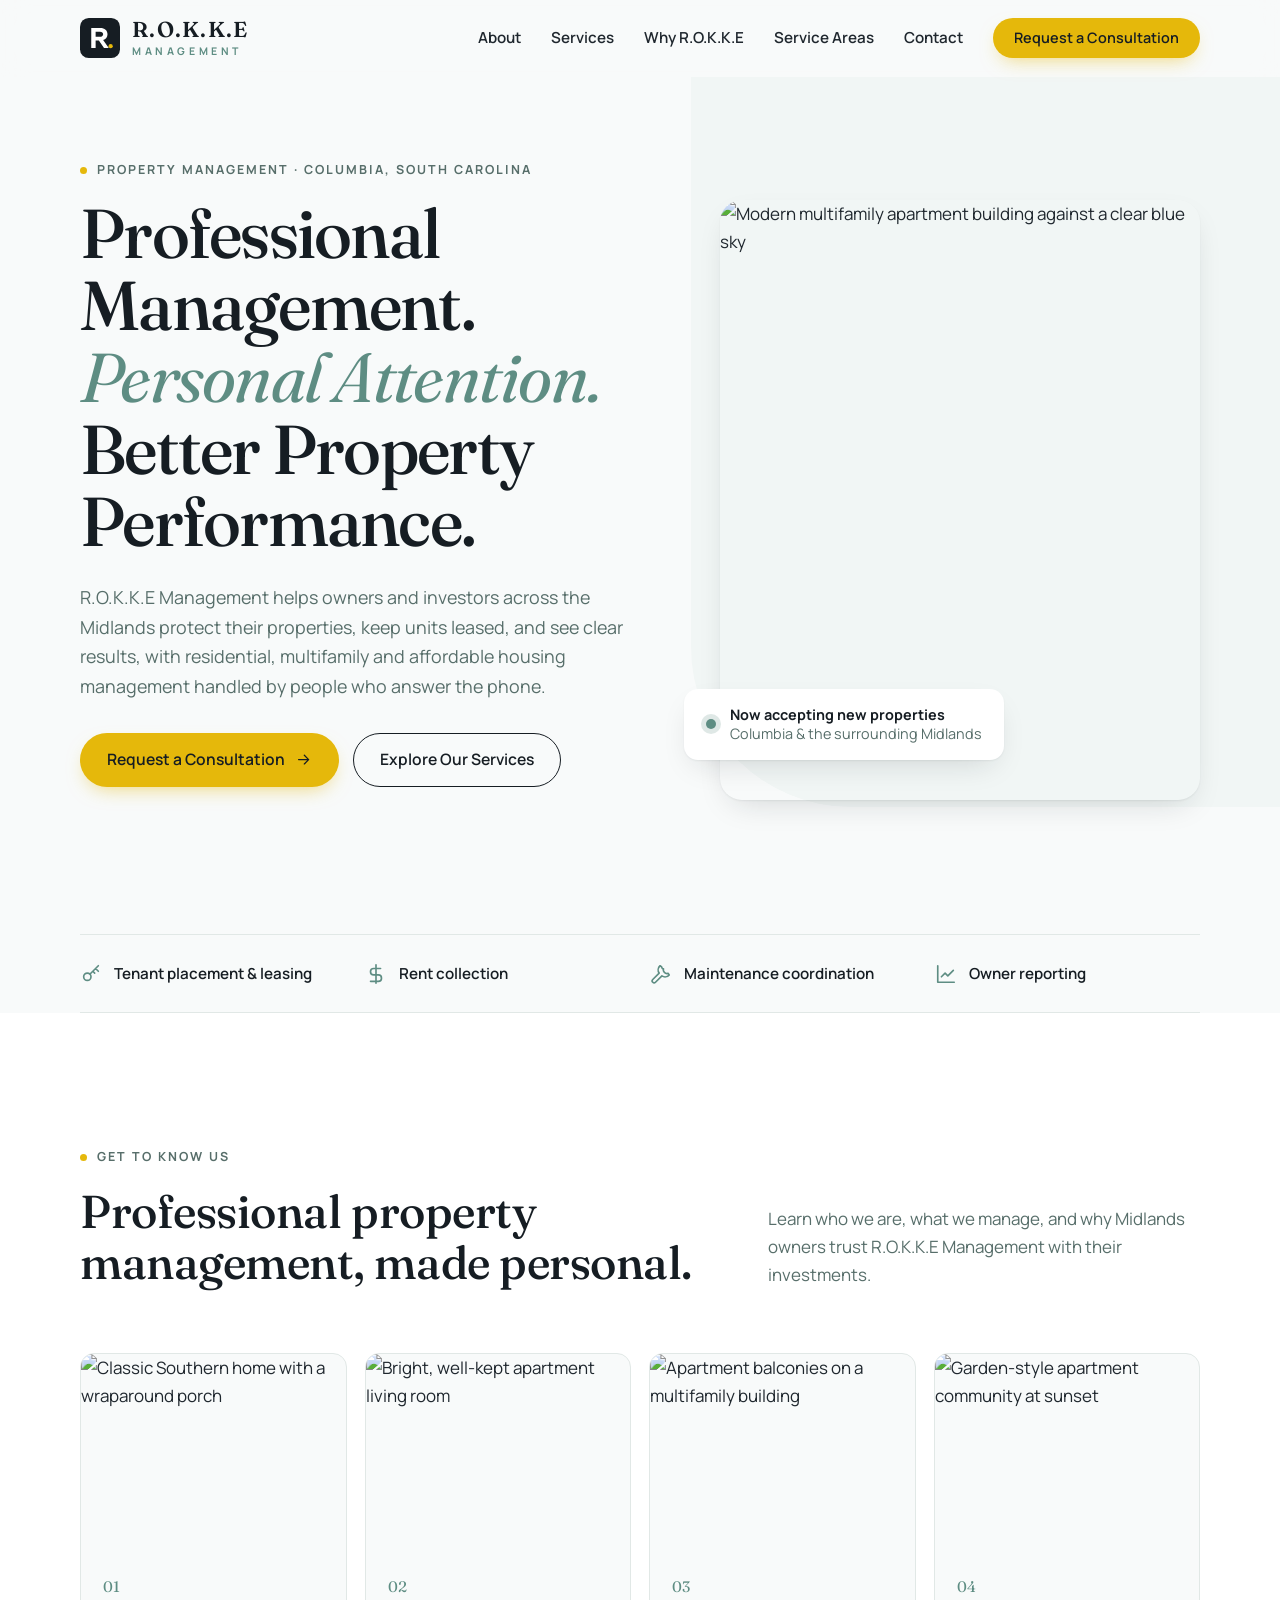
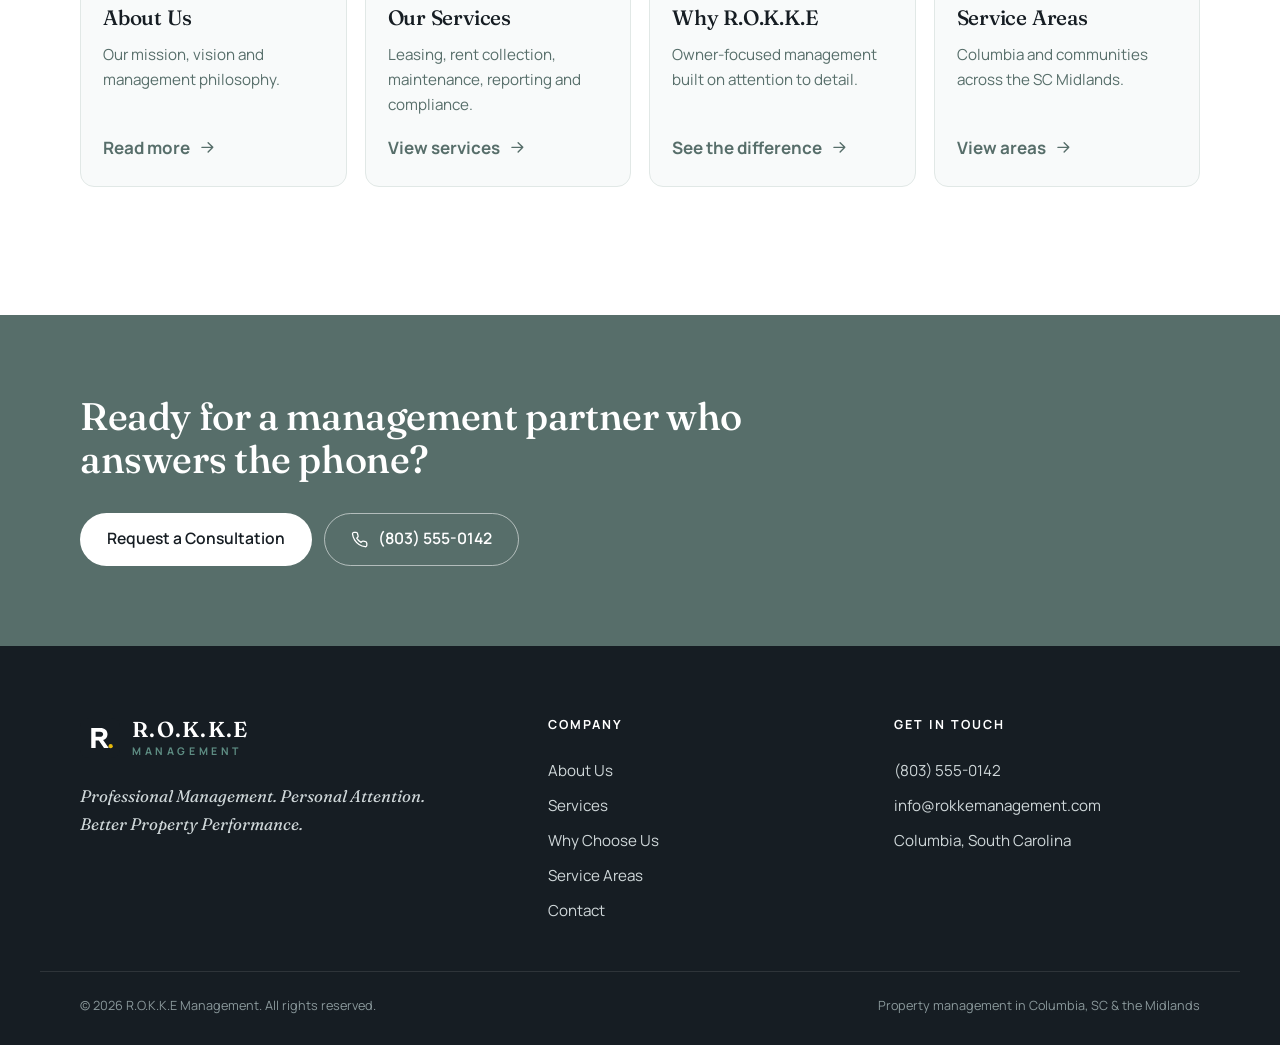
==== index.html @ ea4ce312 "first commit" ====
<!doctype html>
<html lang="en">
<head>
  <meta charset="utf-8">
  <meta name="viewport" content="width=device-width, initial-scale=1">

  <!-- ===== SEO ===== -->
  <title>R.O.K.K.E Management | Property Management in Columbia, SC &amp; the Midlands</title>
  <meta name="description" content="R.O.K.K.E Management provides residential, multifamily and affordable housing property management in Columbia, SC and the Midlands. Request a free consultation.">
  <link rel="canonical" href="https://www.rokkemanagement.com/">
  <meta name="robots" content="index, follow">
  <meta name="theme-color" content="#161d23">
  <meta name="geo.region" content="US-SC">
  <meta name="geo.placename" content="Columbia, South Carolina">

  <meta property="og:type" content="website">
  <meta property="og:site_name" content="R.O.K.K.E Management">
  <meta property="og:title" content="R.O.K.K.E Management | Property Management in Columbia, SC">
  <meta property="og:description" content="R.O.K.K.E Management provides residential, multifamily and affordable housing property management in Columbia, SC and the Midlands. Request a free consultation.">
  <meta property="og:url" content="https://www.rokkemanagement.com/">
  <meta property="og:image" content="https://images.unsplash.com/photo-1574362848149-11496d93a7c7?w=1200&h=630&fit=crop&q=80">
  <meta name="twitter:card" content="summary_large_image">

  <link rel="icon" href="assets/logo-mark.svg" type="image/svg+xml">
  <!-- Fonts -->
  <link rel="preconnect" href="https://fonts.googleapis.com">
  <link rel="preconnect" href="https://fonts.gstatic.com" crossorigin>
  <link rel="preconnect" href="https://images.unsplash.com">
  <link href="https://fonts.googleapis.com/css2?family=Fraunces:opsz,wght@9..144,400;9..144,500;9..144,600&family=Manrope:wght@400;500;600;700&display=swap" rel="stylesheet">

  <link rel="stylesheet" href="css/styles.css">
  <script>document.documentElement.classList.add("js");</script>


  <!-- ===== Google Analytics 4 =====
       Replace G-XXXXXXXXXX with your Measurement ID. Nothing loads until you do. -->
  <script>
    window.ROKKE_GA_ID = "G-XXXXXXXXXX";
    (function (id) {
      if (!id || id.indexOf("XXXX") !== -1) return;
      var s = document.createElement("script");
      s.async = true;
      s.src = "https://www.googletagmanager.com/gtag/js?id=" + id;
      document.head.appendChild(s);
      window.dataLayer = window.dataLayer || [];
      window.gtag = function () { dataLayer.push(arguments); };
      gtag("js", new Date());
      gtag("config", id);
    })(window.ROKKE_GA_ID);
  </script>
</head>
<body>
  <a class="skip-link" href="#main">Skip to content</a>

  <!-- Local business structured data (helps Google show the business in local results) -->
  <script type="application/ld+json">
  {
    "@context": "https://schema.org",
    "@type": "LocalBusiness",
    "@id": "https://www.rokkemanagement.com/#business",
    "name": "R.O.K.K.E Management",
    "description": "Residential, multifamily and affordable housing property management serving Columbia, South Carolina and the surrounding Midlands.",
    "url": "https://www.rokkemanagement.com/",
    "logo": "https://www.rokkemanagement.com/assets/logo-mark.svg",
    "image": "https://images.unsplash.com/photo-1574362848149-11496d93a7c7?w=1200&q=80",
    "telephone": "+1-803-555-0142",
    "email": "info@rokkemanagement.com",
    "slogan": "Professional Management. Personal Attention. Better Property Performance.",
    "address": {
      "@type": "PostalAddress",
      "addressLocality": "Columbia",
      "addressRegion": "SC",
      "addressCountry": "US"
    },
    "areaServed": [
      {"@type": "City", "name": "Columbia, SC"},
      {"@type": "City", "name": "Lexington, SC"},
      {"@type": "City", "name": "Irmo, SC"},
      {"@type": "City", "name": "West Columbia, SC"},
      {"@type": "City", "name": "Cayce, SC"},
      {"@type": "City", "name": "Forest Acres, SC"},
      {"@type": "City", "name": "Blythewood, SC"},
      {"@type": "City", "name": "Chapin, SC"},
      {"@type": "City", "name": "Elgin, SC"},
      {"@type": "City", "name": "Camden, SC"}
    ],
    "knowsAbout": ["Residential property management", "Multifamily property management", "Affordable housing compliance", "Tenant placement", "Lease administration"],
    "sameAs": []
  }
  </script>
</head>
<body>
  <a class="skip-link" href="#main">Skip to content</a>

  <!-- Icon sprite -->
  <svg width="0" height="0" style="position:absolute" aria-hidden="true">
    <defs>
      <symbol id="i-building" viewBox="0 0 24 24"><path d="M4 21V5l8-2v18M12 7l8 3v11M2 21h20M7 8h2M7 12h2M7 16h2M15 13h2M15 17h2"/></symbol>
      <symbol id="i-key" viewBox="0 0 24 24"><circle cx="8" cy="15" r="4"/><path d="m11 12 9-9M17 6l3 3M14 9l2 2"/></symbol>
      <symbol id="i-dollar" viewBox="0 0 24 24"><path d="M12 2v20M17 6H9.5a3.5 3.5 0 0 0 0 7h5a3.5 3.5 0 0 1 0 7H6"/></symbol>
      <symbol id="i-doc" viewBox="0 0 24 24"><path d="M14 2H6a2 2 0 0 0-2 2v16a2 2 0 0 0 2 2h12a2 2 0 0 0 2-2V8z"/><path d="M14 2v6h6M8 13h8M8 17h5"/></symbol>
      <symbol id="i-search" viewBox="0 0 24 24"><circle cx="11" cy="11" r="7"/><path d="m21 21-4.3-4.3"/></symbol>
      <symbol id="i-wrench" viewBox="0 0 24 24"><path d="M14.7 6.3a4 4 0 0 0 5 5L21 13a6 6 0 0 1-8 1L6 21a2 2 0 0 1-3-3l7-7a6 6 0 0 1 1-8l1.7 1.3a4 4 0 0 0 1 2Z"/></symbol>
      <symbol id="i-users" viewBox="0 0 24 24"><circle cx="9" cy="8" r="4"/><path d="M2 21a7 7 0 0 1 14 0M16 4a4 4 0 0 1 0 8M22 21a7 7 0 0 0-4-6.3"/></symbol>
      <symbol id="i-chart" viewBox="0 0 24 24"><path d="M3 3v18h18M7 15l4-4 3 3 6-6"/></symbol>
      <symbol id="i-shield" viewBox="0 0 24 24"><path d="M12 22s8-4 8-10V5l-8-3-8 3v7c0 6 8 10 8 10Z"/><path d="m9 12 2 2 4-4"/></symbol>
      <symbol id="i-phone" viewBox="0 0 24 24"><path d="M22 16.9v3a2 2 0 0 1-2.2 2 19.8 19.8 0 0 1-8.6-3.1 19.5 19.5 0 0 1-6-6A19.8 19.8 0 0 1 2.1 4.2 2 2 0 0 1 4.1 2h3a2 2 0 0 1 2 1.7c.1 1 .4 1.9.7 2.8a2 2 0 0 1-.5 2.1L8 9.9a16 16 0 0 0 6 6l1.3-1.3a2 2 0 0 1 2.1-.4c.9.3 1.8.6 2.8.7a2 2 0 0 1 1.7 2Z"/></symbol>
      <symbol id="i-mail" viewBox="0 0 24 24"><rect x="2" y="4" width="20" height="16" rx="2"/><path d="m22 6-10 7L2 6"/></symbol>
      <symbol id="i-pin" viewBox="0 0 24 24"><path d="M20 10c0 6-8 12-8 12s-8-6-8-12a8 8 0 0 1 16 0Z"/><circle cx="12" cy="10" r="3"/></symbol>
      <symbol id="i-arrow" viewBox="0 0 24 24"><path d="M5 12h14M13 6l6 6-6 6"/></symbol>
      <symbol id="i-check" viewBox="0 0 24 24"><path d="M20 6 9 17l-5-5"/></symbol>
      <symbol id="i-fb" viewBox="0 0 24 24"><path d="M18 2h-3a5 5 0 0 0-5 5v3H7v4h3v8h4v-8h3l1-4h-4V7a1 1 0 0 1 1-1h3z"/></symbol>
      <symbol id="i-ig" viewBox="0 0 24 24"><rect x="2" y="2" width="20" height="20" rx="5"/><circle cx="12" cy="12" r="4"/><path d="M17.5 6.5h.01"/></symbol>
      <symbol id="i-in" viewBox="0 0 24 24"><path d="M16 8a6 6 0 0 1 6 6v7h-4v-7a2 2 0 0 0-4 0v7h-4v-7a6 6 0 0 1 6-6zM2 9h4v12H2z"/><circle cx="4" cy="4" r="2"/></symbol>
    </defs>
  </svg>

  <!-- ===== Header ===== -->
  <header class="site-header" id="top">
    <div class="container header-inner">
      <a href="index.html" class="brand" aria-label="R.O.K.K.E Management home">
        <img src="assets/logo-mark.svg" alt="" width="40" height="40">
        <span class="brand-text">
          <span class="brand-name">R.O.K.K.E</span>
          <span class="brand-sub">Management</span>
        </span>
      </a>

      <button class="nav-toggle" aria-expanded="false" aria-controls="site-nav" aria-label="Open menu">
        <span></span><span></span>
      </button>

      <nav class="site-nav" id="site-nav" aria-label="Main">
        <a href="about.html">About</a>
        <a href="services.html">Services</a>
        <a href="why-rokke.html">Why R.O.K.K.E</a>
        <a href="service-areas.html">Service Areas</a>
        <a href="contact.html">Contact</a>
        <a href="contact.html" class="btn btn-primary btn-sm">Request a Consultation</a>
      </nav>
    </div>
  </header>

  <main id="main">
    <!-- ===== Hero ===== -->
    <section class="hero" aria-labelledby="hero-title">
      <div class="container hero-grid">
        <div class="hero-copy">
          <p class="eyebrow reveal">Property Management · Columbia, South Carolina</p>
          <h1 id="hero-title" class="reveal">
            Professional Management.<br>
            <em>Personal Attention.</em><br>
            Better Property Performance.
          </h1>
          <p class="hero-lede reveal">
            R.O.K.K.E Management helps owners and investors across the Midlands protect their properties,
            keep units leased, and see clear results, with residential, multifamily and affordable
            housing management handled by people who answer the phone.
          </p>
          <div class="hero-actions reveal">
            <a href="contact.html" class="btn btn-primary">Request a Consultation <svg class="ic"><use href="#i-arrow"/></svg></a>
            <a href="services.html" class="btn btn-ghost">Explore Our Services</a>
          </div>
          <ul class="hero-points reveal" aria-label="What we manage">
            <li>Single-family homes</li>
            <li>Multifamily communities</li>
            <li>Affordable housing</li>
          </ul>
        </div>

        <div class="hero-media reveal">
          <figure class="hero-photo">
            <img
              src="https://images.unsplash.com/photo-1545324418-cc1a3fa10c00?w=1100&q=80&auto=format&fit=crop"
              srcset="https://images.unsplash.com/photo-1545324418-cc1a3fa10c00?w=600&q=75&auto=format&fit=crop 600w,
                      https://images.unsplash.com/photo-1545324418-cc1a3fa10c00?w=1100&q=80&auto=format&fit=crop 1100w"
              sizes="(max-width: 900px) 100vw, 45vw"
              alt="Modern multifamily apartment building against a clear blue sky"
              width="1100" height="1467" fetchpriority="high">
          </figure>
          <div class="hero-card">
            <span class="dot" aria-hidden="true"></span>
            <div>
              <strong>Now accepting new properties</strong>
              <span>Columbia &amp; the surrounding Midlands</span>
            </div>
          </div>
        </div>
      </div>

      <!-- Quick service overview strip -->
      <div class="container">
        <ul class="overview">
          <li><svg class="ic"><use href="#i-key"/></svg><span>Tenant placement &amp; leasing</span></li>
          <li><svg class="ic"><use href="#i-dollar"/></svg><span>Rent collection</span></li>
          <li><svg class="ic"><use href="#i-wrench"/></svg><span>Maintenance coordination</span></li>
          <li><svg class="ic"><use href="#i-chart"/></svg><span>Owner reporting</span></li>
        </ul>
      </div>
    </section>

    <!-- ===== Explore (links to each page) ===== -->
    <section class="section explore" aria-labelledby="explore-title">
      <div class="container">
        <header class="section-head">
          <div>
            <p class="eyebrow reveal">Get to Know Us</p>
            <h2 id="explore-title" class="reveal">Professional property management, made personal.</h2>
          </div>
          <p class="section-intro reveal">Learn who we are, what we manage, and why Midlands owners trust R.O.K.K.E Management with their investments.</p>
        </header>
        <div class="explore-grid">
          <a class="explore-card reveal" href="about.html">
            <img src="https://images.unsplash.com/photo-1570129477492-45c003edd2be?w=800&q=75&auto=format&fit=crop" alt="Classic Southern home with a wraparound porch" width="800" height="600" loading="lazy">
            <div><span class="num">01</span><h3>About Us</h3><p>Our mission, vision and management philosophy.</p><span class="text-link">Read more <svg class="ic"><use href="#i-arrow"/></svg></span></div>
          </a>
          <a class="explore-card reveal" href="services.html">
            <img src="https://images.unsplash.com/photo-1522708323590-d24dbb6b0267?w=800&q=75&auto=format&fit=crop" alt="Bright, well-kept apartment living room" width="800" height="600" loading="lazy">
            <div><span class="num">02</span><h3>Our Services</h3><p>Leasing, rent collection, maintenance, reporting and compliance.</p><span class="text-link">View services <svg class="ic"><use href="#i-arrow"/></svg></span></div>
          </a>
          <a class="explore-card reveal" href="why-rokke.html">
            <img src="https://images.unsplash.com/photo-1460317442991-0ec209397118?w=800&q=75&auto=format&fit=crop" alt="Apartment balconies on a multifamily building" width="800" height="600" loading="lazy">
            <div><span class="num">03</span><h3>Why R.O.K.K.E</h3><p>Owner-focused management built on attention to detail.</p><span class="text-link">See the difference <svg class="ic"><use href="#i-arrow"/></svg></span></div>
          </a>
          <a class="explore-card reveal" href="service-areas.html">
            <img src="https://images.unsplash.com/photo-1574362848149-11496d93a7c7?w=800&q=75&auto=format&fit=crop" alt="Garden-style apartment community at sunset" width="800" height="600" loading="lazy">
            <div><span class="num">04</span><h3>Service Areas</h3><p>Columbia and communities across the SC Midlands.</p><span class="text-link">View areas <svg class="ic"><use href="#i-arrow"/></svg></span></div>
          </a>
        </div>
      </div>
    </section>

    <!-- ===== CTA band ===== -->
    <section class="cta-band" aria-label="Request a consultation">
      <div class="container cta-inner reveal">
        <h2>Ready for a management partner who answers the phone?</h2>
        <div class="cta-actions">
          <a href="contact.html" class="btn btn-light">Request a Consultation</a>
          <a href="tel:+18035550142" class="btn btn-outline-light"><svg class="ic"><use href="#i-phone"/></svg> (803) 555-0142</a>
        </div>
      </div>
    </section>
  </main>

  <!-- ===== Footer ===== -->
  <footer class="site-footer">
    <div class="container footer-grid">
      <div class="footer-brand">
        <a href="index.html" class="brand brand--light" aria-label="Back to top">
          <img src="assets/logo-mark.svg" alt="" width="40" height="40">
          <span class="brand-text">
            <span class="brand-name">R.O.K.K.E</span>
            <span class="brand-sub">Management</span>
          </span>
        </a>
        <p>Professional Management. Personal Attention. Better Property Performance.</p>
      </div>
      <nav class="footer-nav" aria-label="Footer">
        <h4>Company</h4>
        <a href="about.html">About Us</a>
        <a href="services.html">Services</a>
        <a href="why-rokke.html">Why Choose Us</a>
        <a href="service-areas.html">Service Areas</a>
        <a href="contact.html">Contact</a>
      </nav>
      <div class="footer-contact">
        <h4>Get in touch</h4>
        <a href="tel:+18035550142">(803) 555-0142</a>
        <a href="mailto:info@rokkemanagement.com">info@rokkemanagement.com</a>
        <span>Columbia, South Carolina</span>
      </div>
    </div>
    <div class="container footer-bottom">
      <small>&copy; <span id="year">2026</span> R.O.K.K.E Management. All rights reserved.</small>
      <small>Property management in Columbia, SC &amp; the Midlands</small>
    </div>
  </footer>

  <script src="js/main.js" defer></script>
</body>
</html>
---- css/styles.css ----
/* ==========================================================================
   R.O.K.K.E Management — styles
   Brand tokens live in :root. Change colors/fonts here and they apply everywhere.
   ========================================================================== */

:root {
  /* Brand colors */
  /* ---- PALETTE: swap these values to re-theme the whole site ----
     Brand palette: #161d23 · #576e6a · #5e8d83 · #ffffff · #e5b80b */
  --charcoal: #161d23;      /* dark sections, headings, footer */
  --charcoal-2: #212b33;
  --ink: #1f272e;           /* body text */
  --muted: #576e6a;         /* secondary text (slate green) */
  --brand: #5e8d83;         /* sage teal: icons, highlights, borders */
  --brand-deep: #576e6a;    /* slate green: small accent text, links, CTA band */
  --accent: #e5b80b;        /* gold: primary buttons, accents on dark */
  --accent-deep: #cfa508;   /* gold button hover */
  --tint: #e3edea;          /* light teal tint */
  --tint-pale: #f1f6f5;     /* pale teal section backgrounds */
  --white: #ffffff;
  --paper: #f8fafa;         /* page background */
  --line: #e1e8e6;          /* borders */
  --on-dark: #cfd7d9;       /* text on charcoal */
  --on-dark-muted: #8a989b;

  /* Type */
  --font-display: "Fraunces", Georgia, "Times New Roman", serif;
  --font-body: "Manrope", system-ui, -apple-system, "Segoe UI", sans-serif;

  /* Layout */
  --container: 1200px;
  --gutter: clamp(16px, 4vw, 40px);
  --radius: 14px;
  --radius-lg: 22px;
  --shadow: 0 1px 2px rgba(22, 29, 35, .06), 0 12px 32px -12px rgba(22, 29, 35, .18);
  --header-h: 76px;
}

/* ---------- Base ---------- */
*, *::before, *::after { box-sizing: border-box; }
html { scroll-behavior: smooth; scroll-padding-top: calc(var(--header-h) + 8px); -webkit-text-size-adjust: 100%; }
body {
  margin: 0;
  font-family: var(--font-body);
  font-size: 17px;
  line-height: 1.65;
  color: var(--ink);
  background: var(--paper);
  -webkit-font-smoothing: antialiased;
  overflow-x: hidden;
}
img { max-width: 100%; height: auto; display: block; }
a { color: inherit; }
h1, h2, h3, h4 { font-family: var(--font-display); font-weight: 500; color: var(--charcoal); line-height: 1.12; margin: 0 0 .5em; letter-spacing: -0.01em; }
h2 { font-size: clamp(2rem, 3.6vw, 3rem); }
h3 { font-size: 1.3rem; line-height: 1.25; }
p { margin: 0 0 1.1em; }
:focus-visible { outline: 3px solid var(--brand); outline-offset: 3px; border-radius: 4px; }

.container { width: 100%; max-width: var(--container); margin: 0 auto; padding: 0 var(--gutter); }
.section { padding: clamp(72px, 10vw, 128px) 0; }

.skip-link { position: absolute; left: -999px; top: 8px; background: var(--charcoal); color: #fff; padding: 10px 16px; border-radius: 8px; z-index: 100; }
.skip-link:focus { left: 8px; }

.ic { width: 1.1em; height: 1.1em; fill: none; stroke: currentColor; stroke-width: 1.8; stroke-linecap: round; stroke-linejoin: round; flex: none; }
.ic-lg { width: 30px; height: 30px; stroke-width: 1.5; }

.eyebrow {
  display: inline-flex; align-items: center; gap: 10px;
  font-size: .78rem; font-weight: 700; letter-spacing: .16em; text-transform: uppercase;
  color: var(--brand-deep); margin-bottom: 1.1rem;
}
.eyebrow::before { content: ""; width: 7px; height: 7px; border-radius: 50%; background: var(--accent); }
.eyebrow--light { color: var(--accent); }

/* ---------- Buttons ---------- */
.btn {
  display: inline-flex; align-items: center; justify-content: center; gap: 10px;
  font: 600 .98rem/1 var(--font-body);
  padding: 17px 26px; border-radius: 999px; border: 1.5px solid transparent;
  text-decoration: none; cursor: pointer; transition: background .2s, color .2s, border-color .2s, transform .2s, box-shadow .2s;
  white-space: nowrap;
}
.btn .ic { transition: transform .2s; }
.btn:hover .ic { transform: translateX(3px); }
.btn-primary { background: var(--accent); color: var(--charcoal); box-shadow: 0 8px 20px -8px rgba(229, 184, 11, .6); }
.btn-primary:hover { background: var(--accent-deep); transform: translateY(-1px); }
.btn-ghost { border-color: var(--charcoal); color: var(--charcoal); }
.btn-ghost:hover { background: var(--charcoal); color: #fff; }
.btn-light { background: #fff; color: var(--charcoal); }
.btn-light:hover { background: var(--tint); }
.btn-outline-light { border-color: rgba(255,255,255,.55); color: #fff; }
.btn-outline-light:hover { background: rgba(255,255,255,.12); border-color: #fff; }
.btn-sm { padding: 12px 20px; font-size: .9rem; }
.btn-block { width: 100%; }

.text-link { display: inline-flex; align-items: center; gap: 8px; font-weight: 700; color: var(--brand-deep); text-decoration: none; }
.text-link:hover .ic { transform: translateX(3px); }
.text-link .ic { transition: transform .2s; }

/* ---------- Header ---------- */
.site-header {
  position: sticky; top: 0; z-index: 50;
  background: rgba(248, 250, 250, .86);
  backdrop-filter: saturate(160%) blur(14px);
  -webkit-backdrop-filter: saturate(160%) blur(14px);
  border-bottom: 1px solid transparent;
  transition: border-color .3s, box-shadow .3s;
}
.site-header.is-scrolled { border-color: var(--line); box-shadow: 0 6px 24px -18px rgba(22,29,35,.4); }
.header-inner { display: flex; align-items: center; justify-content: space-between; height: var(--header-h); }

.brand { display: inline-flex; align-items: center; gap: 12px; text-decoration: none; }
.brand-text { display: flex; flex-direction: column; line-height: 1; }
.brand-name { font-family: var(--font-display); font-weight: 600; font-size: 1.35rem; letter-spacing: .06em; color: var(--charcoal); }
.brand-sub { font-size: .66rem; font-weight: 700; letter-spacing: .34em; text-transform: uppercase; color: var(--brand); margin-top: 5px; }
.brand--light .brand-name { color: #fff; }

.site-nav { display: flex; align-items: center; gap: 30px; }
.site-nav a[aria-current="page"] { color: var(--brand-deep); }
.site-nav a:not(.btn) { text-decoration: none; font-weight: 600; font-size: .95rem; color: var(--ink); position: relative; }
.site-nav a:not(.btn)::after { content: ""; position: absolute; left: 0; right: 0; bottom: -6px; height: 2px; background: var(--accent); transform: scaleX(0); transform-origin: left; transition: transform .25s; }
.site-nav a:not(.btn):hover::after, .site-nav a[aria-current="page"]::after { transform: scaleX(1); }

.nav-toggle { display: none; width: 44px; height: 44px; border: 0; background: none; cursor: pointer; position: relative; }
.nav-toggle span { position: absolute; left: 11px; right: 11px; height: 2px; background: var(--charcoal); border-radius: 2px; transition: transform .25s, top .25s; }
.nav-toggle span:first-child { top: 17px; }
.nav-toggle span:last-child { top: 25px; }
.nav-toggle[aria-expanded="true"] span:first-child { top: 21px; transform: rotate(45deg); }
.nav-toggle[aria-expanded="true"] span:last-child { top: 21px; transform: rotate(-45deg); }

/* ---------- Hero ---------- */
.hero { padding: clamp(40px, 6vw, 80px) 0 0; position: relative; }
.hero::before {
  content: ""; position: absolute; inset: 0 0 auto auto; width: 46%; height: 78%;
  background: var(--tint-pale); border-bottom-left-radius: 160px; z-index: -1;
}
.hero-grid { display: grid; grid-template-columns: 1.08fr .92fr; gap: clamp(32px, 6vw, 80px); align-items: center; }
.hero h1 { font-size: clamp(2.5rem, 5.4vw, 4.4rem); line-height: 1.04; letter-spacing: -0.025em; margin-bottom: 1.6rem; }
.hero h1 em { font-style: italic; color: var(--brand); font-weight: 400; }
.hero-lede { font-size: 1.12rem; color: var(--muted); max-width: 34em; margin-bottom: 2rem; }
.hero-actions { display: flex; flex-wrap: wrap; gap: 14px; margin-bottom: 2.2rem; }
.hero-points { list-style: none; padding: 0; margin: 0; display: flex; flex-wrap: wrap; gap: 8px 22px; font-weight: 600; font-size: .92rem; color: var(--charcoal); }
.hero-points li { display: inline-flex; align-items: center; gap: 8px; }
.hero-points li::before { content: ""; width: 6px; height: 6px; border-radius: 50%; background: var(--accent); }

.hero-media { position: relative; }
.hero-photo { margin: 0; border-radius: var(--radius-lg); overflow: hidden; aspect-ratio: 4 / 5; box-shadow: var(--shadow); }
.hero-photo img { width: 100%; height: 100%; object-fit: cover; }
.hero-card {
  position: absolute; left: -36px; bottom: 40px;
  display: flex; align-items: center; gap: 14px;
  background: #fff; padding: 16px 22px; border-radius: var(--radius); box-shadow: var(--shadow);
  font-size: .9rem; line-height: 1.35;
}
.hero-card strong { display: block; color: var(--charcoal); }
.hero-card span:not(.dot) { color: var(--muted); }
.hero-card .dot { width: 10px; height: 10px; border-radius: 50%; background: var(--brand); box-shadow: 0 0 0 5px rgba(94,141,131,.2); flex: none; }

.overview {
  list-style: none; margin: clamp(48px, 7vw, 88px) 0 0; padding: 26px 0;
  display: grid; grid-template-columns: repeat(4, 1fr); gap: 20px;
  border-top: 1px solid var(--line); border-bottom: 1px solid var(--line);
}
.overview li { display: flex; align-items: center; gap: 12px; font-weight: 600; color: var(--charcoal); font-size: .95rem; }
.overview .ic { width: 22px; height: 22px; color: var(--brand); }

/* ---------- About ---------- */
.about-grid { display: grid; grid-template-columns: .95fr 1.05fr; gap: clamp(40px, 7vw, 96px); align-items: start; }
.about-media { position: relative; padding-bottom: 80px; position: sticky; top: calc(var(--header-h) + 24px); }
.about-media > img:first-child { border-radius: var(--radius-lg); aspect-ratio: 4 / 5; object-fit: cover; width: 86%; box-shadow: var(--shadow); }
.about-inset { position: absolute; right: 0; bottom: 0; width: 52%; aspect-ratio: 1; object-fit: cover; border-radius: var(--radius); border: 8px solid var(--paper); box-shadow: var(--shadow); }
.about-copy > p { color: var(--muted); font-size: 1.06rem; }

.pillars { display: grid; gap: 14px; margin: 2rem 0; }
.pillar { background: #fff; border: 1px solid var(--line); border-radius: var(--radius); padding: 22px 24px 8px; border-left: 3px solid var(--accent); }
.pillar h3 { font-size: 1.15rem; margin-bottom: .35em; }
.pillar p { color: var(--muted); font-size: .98rem; }

.commitments { list-style: none; padding: 0; margin: 0; display: grid; grid-template-columns: 1fr 1fr; gap: 12px; }
.commitments li { display: flex; align-items: center; gap: 10px; font-weight: 600; color: var(--charcoal); }
.commitments .ic { width: 26px; height: 26px; padding: 5px; border-radius: 50%; background: var(--tint); color: var(--brand-deep); stroke-width: 2.4; }

/* ---------- Services ---------- */
.services { background: var(--white); }
.section-head { display: grid; grid-template-columns: 1.2fr .8fr; gap: 40px; align-items: end; margin-bottom: clamp(40px, 5vw, 64px); }
.section-head h2 { margin: 0; max-width: 16em; }
.section-intro { color: var(--muted); margin: 0; }

.service-grid { display: grid; grid-template-columns: repeat(3, 1fr); gap: 18px; }
.service-card {
  position: relative; background: var(--paper); border: 1px solid var(--line); border-radius: var(--radius);
  padding: 30px 28px 26px; transition: transform .25s, box-shadow .25s, border-color .25s;
}
.service-card:hover { transform: translateY(-4px); box-shadow: var(--shadow); border-color: transparent; }
.service-card .ic-lg { color: var(--brand); margin-bottom: 22px; }
.service-card h3 { margin-bottom: .55em; }
.service-card p { color: var(--muted); font-size: .97rem; margin: 0; }
.service-card .num { position: absolute; top: 24px; right: 26px; font-family: var(--font-display); font-size: .95rem; color: #b8c6c3; }

.service-card--feature {
  grid-column: span 2; grid-row: span 2;
  background: var(--charcoal); border-color: var(--charcoal); color: var(--on-dark);
  display: flex; flex-direction: column; justify-content: flex-end; min-height: 280px;
}
.service-card--feature h3 { color: #fff; font-size: 1.75rem; }
.service-card--feature p { color: var(--on-dark); max-width: 36em; margin-bottom: 1.4em; }
.service-card--feature .ic-lg { color: var(--accent); }
.service-card--feature .num { color: rgba(255,255,255,.4); }
.service-card--feature .text-link { color: var(--accent); }

/* ---------- Why ---------- */
.why { background: var(--charcoal); color: var(--on-dark); position: relative; overflow: hidden; }
.why::after {
  content: "R"; position: absolute; right: -40px; bottom: -180px;
  font-family: var(--font-display); font-size: 620px; line-height: 1; color: rgba(255,255,255,.025); pointer-events: none;
}
.why-grid { display: grid; grid-template-columns: .85fr 1.15fr; gap: clamp(40px, 7vw, 96px); align-items: start; position: relative; z-index: 1; }
.why-head { position: sticky; top: calc(var(--header-h) + 32px); }
.why h2 { color: #fff; }
.why-head p { margin-bottom: 2rem; }
.why-list { list-style: none; margin: 0; padding: 0; counter-reset: why; }
.why-list li {
  counter-increment: why; display: grid; grid-template-columns: 56px 1fr; column-gap: 12px;
  padding: 26px 0; border-top: 1px solid rgba(255,255,255,.1);
}
.why-list li:last-child { border-bottom: 1px solid rgba(255,255,255,.1); }
.why-list li::before { content: counter(why, decimal-leading-zero); grid-row: span 2; font-family: var(--font-display); color: var(--accent); font-size: 1.05rem; padding-top: 3px; }
.why-list h3 { color: #fff; font-size: 1.35rem; margin-bottom: .3em; }
.why-list p { margin: 0; }

/* ---------- Areas ---------- */
.areas-grid { display: grid; grid-template-columns: 1fr 1fr; gap: clamp(40px, 7vw, 96px); align-items: center; }
.areas-media { position: relative; }
.areas-media img { border-radius: var(--radius-lg); aspect-ratio: 5 / 4; object-fit: cover; width: 100%; box-shadow: var(--shadow); }
.areas-badge {
  position: absolute; right: -20px; top: 28px; display: flex; align-items: center; gap: 12px;
  background: var(--accent); color: var(--charcoal); padding: 16px 20px; border-radius: var(--radius); line-height: 1.3; font-size: .9rem; box-shadow: var(--shadow);
}
.areas-badge .ic { width: 26px; height: 26px; }
.areas-copy > p { color: var(--muted); font-size: 1.06rem; }
.area-list { list-style: none; padding: 0; margin: 1.6rem 0 0; display: flex; flex-wrap: wrap; gap: 10px; }
.area-list li { padding: 10px 18px; border-radius: 999px; background: #fff; border: 1px solid var(--line); font-weight: 600; font-size: .94rem; color: var(--charcoal); }
.area-list li.is-primary { background: var(--charcoal); border-color: var(--charcoal); color: #fff; }

/* ---------- CTA band ---------- */
.cta-band { background: var(--brand-deep); color: #fff; padding: clamp(48px, 7vw, 80px) 0; }
.cta-inner { display: flex; align-items: center; justify-content: space-between; gap: 32px; flex-wrap: wrap; }
.cta-inner h2 { color: #fff; margin: 0; font-size: clamp(1.7rem, 3vw, 2.4rem); max-width: 18em; }
.cta-actions { display: flex; gap: 12px; flex-wrap: wrap; }

/* ---------- Contact ---------- */
.contact { background: var(--tint-pale); }
.contact-grid { display: grid; grid-template-columns: .8fr 1.2fr; gap: clamp(40px, 6vw, 80px); align-items: start; }
.contact-info > p { color: var(--muted); font-size: 1.06rem; }
.contact-list { list-style: none; padding: 0; margin: 2rem 0; display: grid; gap: 18px; }
.contact-list li { display: flex; align-items: center; gap: 16px; }
.contact-ic { width: 48px; height: 48px; display: grid; place-items: center; border-radius: 50%; background: #fff; color: var(--brand); box-shadow: 0 4px 14px -8px rgba(22,29,35,.3); flex: none; }
.contact-ic .ic { width: 20px; height: 20px; }
.contact-list small { display: block; font-size: .75rem; letter-spacing: .12em; text-transform: uppercase; color: var(--muted); font-weight: 700; }
.contact-list a, .contact-list span { font-weight: 600; color: var(--charcoal); text-decoration: none; overflow-wrap: anywhere; }
.contact-list a:hover { color: var(--brand-deep); }

.social { display: flex; gap: 10px; }
.social a { width: 44px; height: 44px; display: grid; place-items: center; border-radius: 50%; border: 1.5px solid var(--charcoal); color: var(--charcoal); transition: background .2s, color .2s; }
.social a:hover { background: var(--charcoal); color: #fff; }

.contact-form { background: #fff; border-radius: var(--radius-lg); padding: clamp(24px, 4vw, 44px); box-shadow: var(--shadow); }
.form-title { font-size: 1.6rem; margin-bottom: 1.2rem; }
.field-row { display: grid; grid-template-columns: 1fr 1fr; gap: 16px; }
.field { margin: 0 0 18px; display: flex; flex-direction: column; gap: 7px; min-width: 0; }
fieldset.field { border: 0; padding: 0; }
.field label, .field legend { font-size: .88rem; font-weight: 700; color: var(--charcoal); padding: 0; }
.field label span { color: var(--brand-deep); }
.field legend { margin-bottom: 10px; }
.field input, .field select, .field textarea {
  font: inherit; font-size: 1rem; color: var(--ink); width: 100%;
  padding: 13px 15px; border: 1.5px solid var(--line); border-radius: 10px; background: var(--paper);
  transition: border-color .2s, box-shadow .2s, background .2s;
}
.field select { appearance: none; background-image: url("data:image/svg+xml,%3Csvg xmlns='http://www.w3.org/2000/svg' width='12' height='8' fill='none' stroke='%23161d23' stroke-width='1.8'%3E%3Cpath d='m1 1.5 5 5 5-5'/%3E%3C/svg%3E"); background-repeat: no-repeat; background-position: right 15px center; padding-right: 40px; }
.field input:focus, .field select:focus, .field textarea:focus { outline: none; border-color: var(--brand); background: #fff; box-shadow: 0 0 0 4px rgba(94,141,131,.18); }
.field.has-error input, .field.has-error select { border-color: #c0392b; }
.field textarea { resize: vertical; }
.checks { display: grid; grid-template-columns: 1fr 1fr; gap: 10px 16px; }
.checks label { display: flex; align-items: center; gap: 10px; font-weight: 500; font-size: .94rem; color: var(--ink); cursor: pointer; }
.checks input { width: 18px; height: 18px; accent-color: var(--brand); flex: none; padding: 0; }
.hp { position: absolute; left: -9999px; }
.form-status { margin: 14px 0 0; font-weight: 600; font-size: .95rem; min-height: 1px; }
.form-status.is-error { color: #b0302a; }
.form-status.is-success { color: #1f7a4d; }
.form-note { font-size: .82rem; color: var(--muted); margin: 8px 0 0; text-align: center; }

/* ---------- Footer ---------- */
.site-footer { background: var(--charcoal); color: var(--on-dark); padding: 72px 0 28px; font-size: .95rem; }
.footer-grid { display: grid; grid-template-columns: 1.4fr 1fr 1fr; gap: 40px; padding-bottom: 48px; border-bottom: 1px solid rgba(255,255,255,.1); }
.footer-brand p { margin-top: 18px; max-width: 22em; font-family: var(--font-display); font-style: italic; font-size: 1.05rem; color: var(--on-dark); }
.site-footer h4 { color: #fff; font-family: var(--font-body); font-size: .78rem; font-weight: 700; letter-spacing: .16em; text-transform: uppercase; margin-bottom: 16px; }
.footer-nav, .footer-contact { display: flex; flex-direction: column; gap: 10px; }
.site-footer a { text-decoration: none; overflow-wrap: anywhere; }
.site-footer a:hover { color: var(--accent); }
.footer-bottom { display: flex; justify-content: space-between; flex-wrap: wrap; gap: 10px; padding-top: 24px; color: var(--on-dark-muted); }

/* ---------- Page banner (inner pages) ---------- */
.page-hero { position: relative; overflow: hidden; background: var(--charcoal); color: var(--on-dark); padding: clamp(72px, 11vw, 140px) 0 clamp(56px, 8vw, 96px); isolation: isolate; }
.page-hero-bg { position: absolute; inset: 0; width: 100%; height: 100%; object-fit: cover; z-index: -2; }
.page-hero::before { content: ""; position: absolute; inset: 0; z-index: -1;
  background: linear-gradient(100deg, var(--charcoal) 0%, rgba(22,29,35,.88) 45%, rgba(22,29,35,.45) 100%); }
.page-hero::after { content: ""; position: absolute; left: 0; right: 0; bottom: 0; height: 4px; background: var(--accent); }
.page-hero h1 { color: #fff; font-size: clamp(2.4rem, 5vw, 4rem); letter-spacing: -0.02em; max-width: 14em; margin-bottom: .4em; }
.page-hero p { font-size: 1.15rem; max-width: 34em; margin: 0; color: var(--on-dark); }
.crumbs { display: flex; gap: 10px; font-size: .8rem; font-weight: 700; letter-spacing: .14em; text-transform: uppercase; margin-bottom: 1.4rem; color: var(--accent); }
.crumbs a { text-decoration: none; color: #fff; opacity: .75; }
.crumbs a:hover { opacity: 1; }

/* ---------- Home: explore cards ---------- */
.explore { background: var(--white); }
.explore-grid { display: grid; grid-template-columns: repeat(4, 1fr); gap: 18px; }
.explore-card { display: flex; flex-direction: column; text-decoration: none; background: var(--paper); border: 1px solid var(--line); border-radius: var(--radius); overflow: hidden; transition: transform .25s, box-shadow .25s; }
.explore-card:hover { transform: translateY(-4px); box-shadow: var(--shadow); }
.explore-card img { aspect-ratio: 4 / 3; object-fit: cover; width: 100%; transition: transform .5s; }
.explore-card:hover img { transform: scale(1.04); }
.explore-card > div { padding: 22px 22px 24px; display: flex; flex-direction: column; flex: 1; }
.explore-card .num { font-family: var(--font-display); color: var(--brand); font-size: .95rem; margin-bottom: 6px; }
.explore-card p { color: var(--muted); font-size: .95rem; flex: 1; }

/* ---------- About: process steps ---------- */
.process { background: var(--white); }
.steps { list-style: none; margin: 0; padding: 0; display: grid; grid-template-columns: repeat(4, 1fr); gap: 18px; }
.steps li { padding: 28px 24px; border-top: 3px solid var(--accent); background: var(--paper); border-radius: 0 0 var(--radius) var(--radius); }
.steps .num { display: block; font-family: var(--font-display); font-size: 2.2rem; color: var(--brand); line-height: 1; margin-bottom: 18px; }
.steps p { color: var(--muted); font-size: .97rem; margin: 0; }

/* ---------- Services: property types ---------- */
.types { background: var(--tint-pale); }
.types-grid { display: grid; grid-template-columns: repeat(3, 1fr); gap: 18px; }
.type-card { background: #fff; border-radius: var(--radius); padding: 32px 28px; box-shadow: 0 4px 18px -12px rgba(22,29,35,.25); }
.type-card .ic-lg { color: var(--brand); margin-bottom: 20px; }
.type-card p { color: var(--muted); margin: 0; font-size: .97rem; }

@media (max-width: 1080px) {
  .explore-grid, .steps { grid-template-columns: repeat(2, 1fr); }
}
@media (max-width: 700px) {
  .explore-grid, .steps, .types-grid { grid-template-columns: 1fr; }
}

/* ---------- Reveal animation ---------- */
.js .reveal { opacity: 0; transform: translateY(18px); transition: opacity .7s ease, transform .7s cubic-bezier(.2,.7,.2,1); }
.js .reveal.is-visible { opacity: 1; transform: none; }
@media (prefers-reduced-motion: reduce) {
  html { scroll-behavior: auto; }
  .js .reveal { opacity: 1; transform: none; transition: none; }
  *, *::before, *::after { transition-duration: 0s !important; }
}

/* ---------- Responsive ---------- */
@media (max-width: 1080px) {
  .site-nav { gap: 22px; }
  .service-grid { grid-template-columns: repeat(2, 1fr); }
  .service-card--feature { grid-row: span 1; }
}

@media (max-width: 900px) {
  :root { --header-h: 68px; }
  .nav-toggle { display: block; }
  .site-nav {
    position: fixed; inset: var(--header-h) 0 auto 0;
    flex-direction: column; align-items: stretch; gap: 0;
    background: var(--paper); padding: 8px var(--gutter) 24px; border-bottom: 1px solid var(--line);
    box-shadow: 0 20px 30px -20px rgba(22,29,35,.3);
    transform: translateY(-8px); opacity: 0; visibility: hidden; transition: opacity .2s, transform .2s, visibility .2s;
  }
  .site-nav.is-open { transform: none; opacity: 1; visibility: visible; }
  .site-nav a:not(.btn) { padding: 15px 0; border-bottom: 1px solid var(--line); font-size: 1.05rem; }
  .site-nav a:not(.btn)::after { display: none; }
  .site-nav .btn { margin-top: 18px; }

  .hero::before { width: 100%; height: 52%; top: auto; bottom: 0; border-radius: 0; }
  .hero-grid, .about-grid, .why-grid, .areas-grid, .contact-grid, .section-head { grid-template-columns: 1fr; }
  .hero-photo { aspect-ratio: 4 / 3; }
  .hero-card { left: 16px; bottom: 16px; right: 16px; }
  .overview { grid-template-columns: 1fr 1fr; }
  .about-media, .why-head { position: relative; top: 0; }
  .about-media { padding-bottom: 56px; }
  .areas-badge { right: 16px; }
  .footer-grid { grid-template-columns: 1fr 1fr; }
  .footer-brand { grid-column: 1 / -1; }
}

@media (max-width: 600px) {
  body { font-size: 16px; }
  .brand-name { font-size: 1.2rem; }
  .hero-actions .btn { width: 100%; }
  .overview { grid-template-columns: 1fr; gap: 14px; }
  .service-grid { grid-template-columns: 1fr; }
  .service-card--feature { grid-column: auto; min-height: 0; }
  .commitments, .field-row, .checks { grid-template-columns: 1fr; }
  .field-row { gap: 0; }
  .cta-actions, .cta-actions .btn { width: 100%; }
  .footer-grid { grid-template-columns: 1fr; }
  .why::after { font-size: 380px; bottom: -100px; }
}
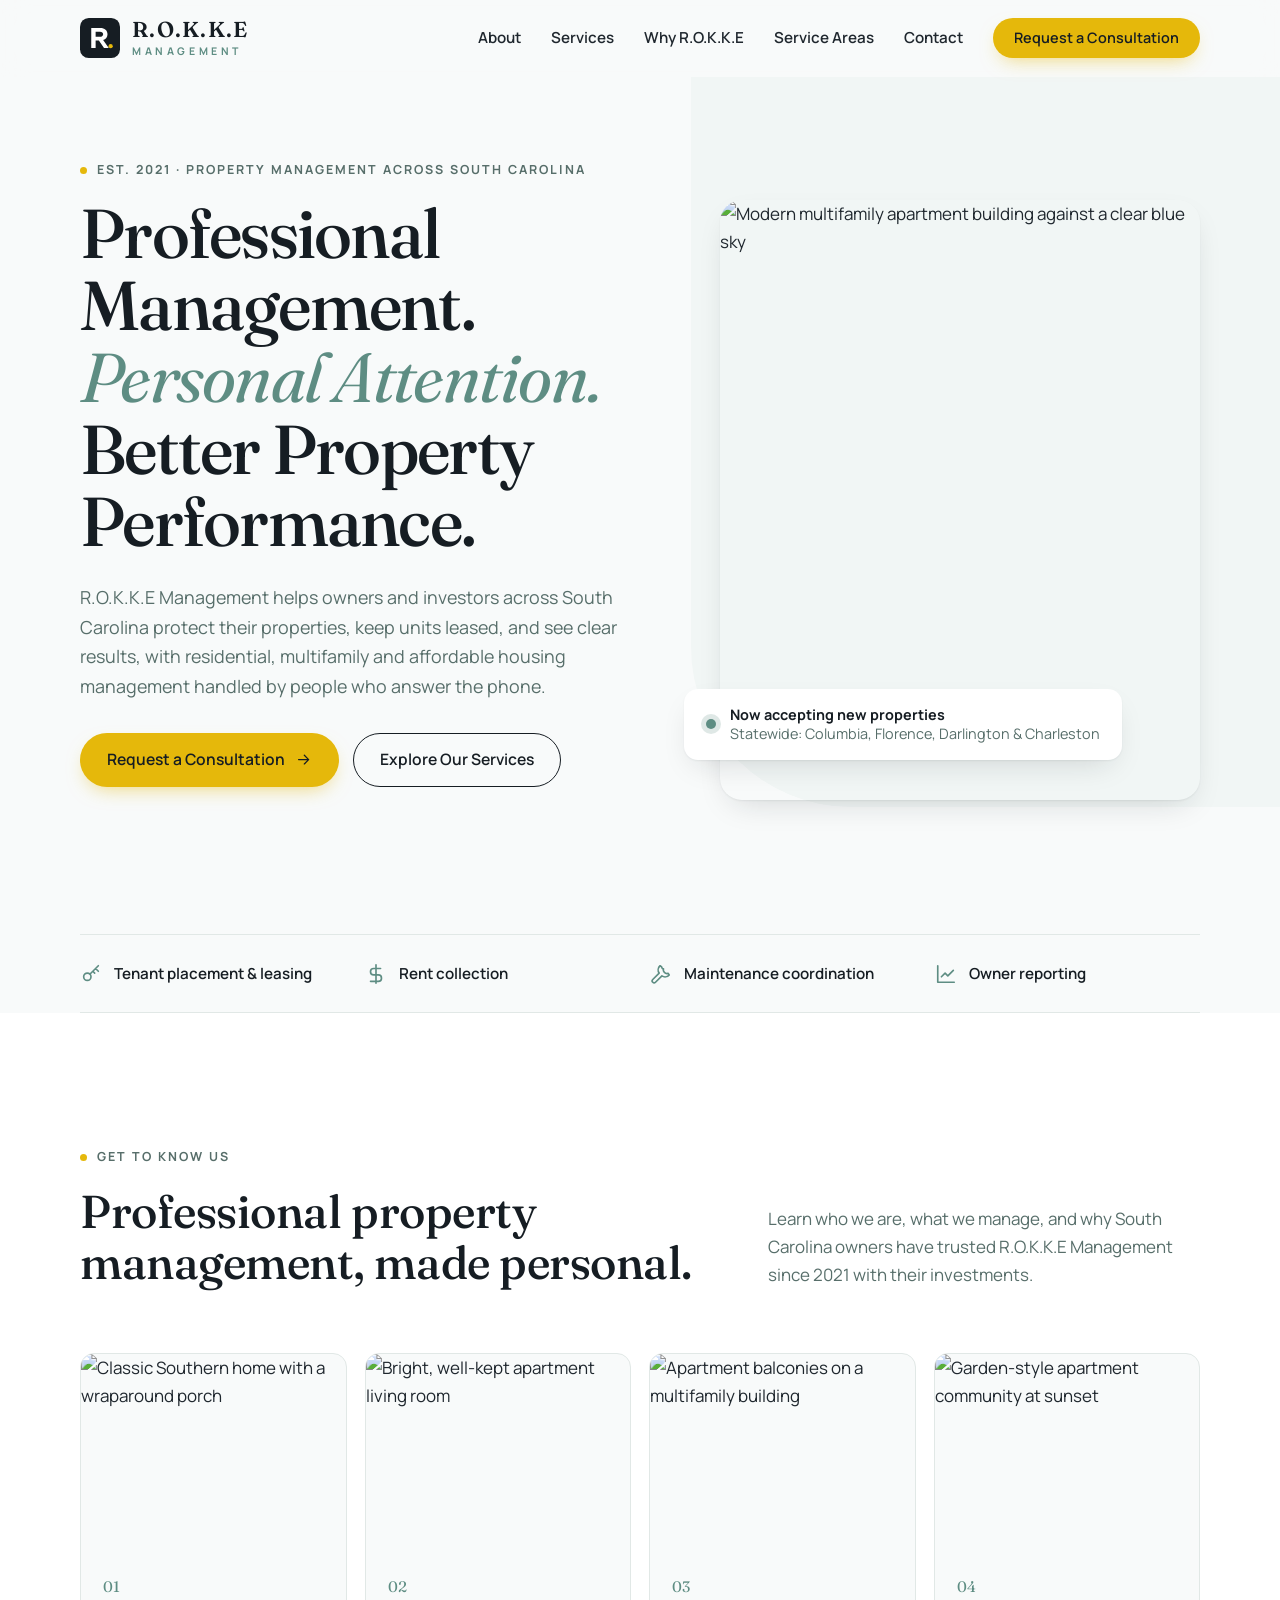
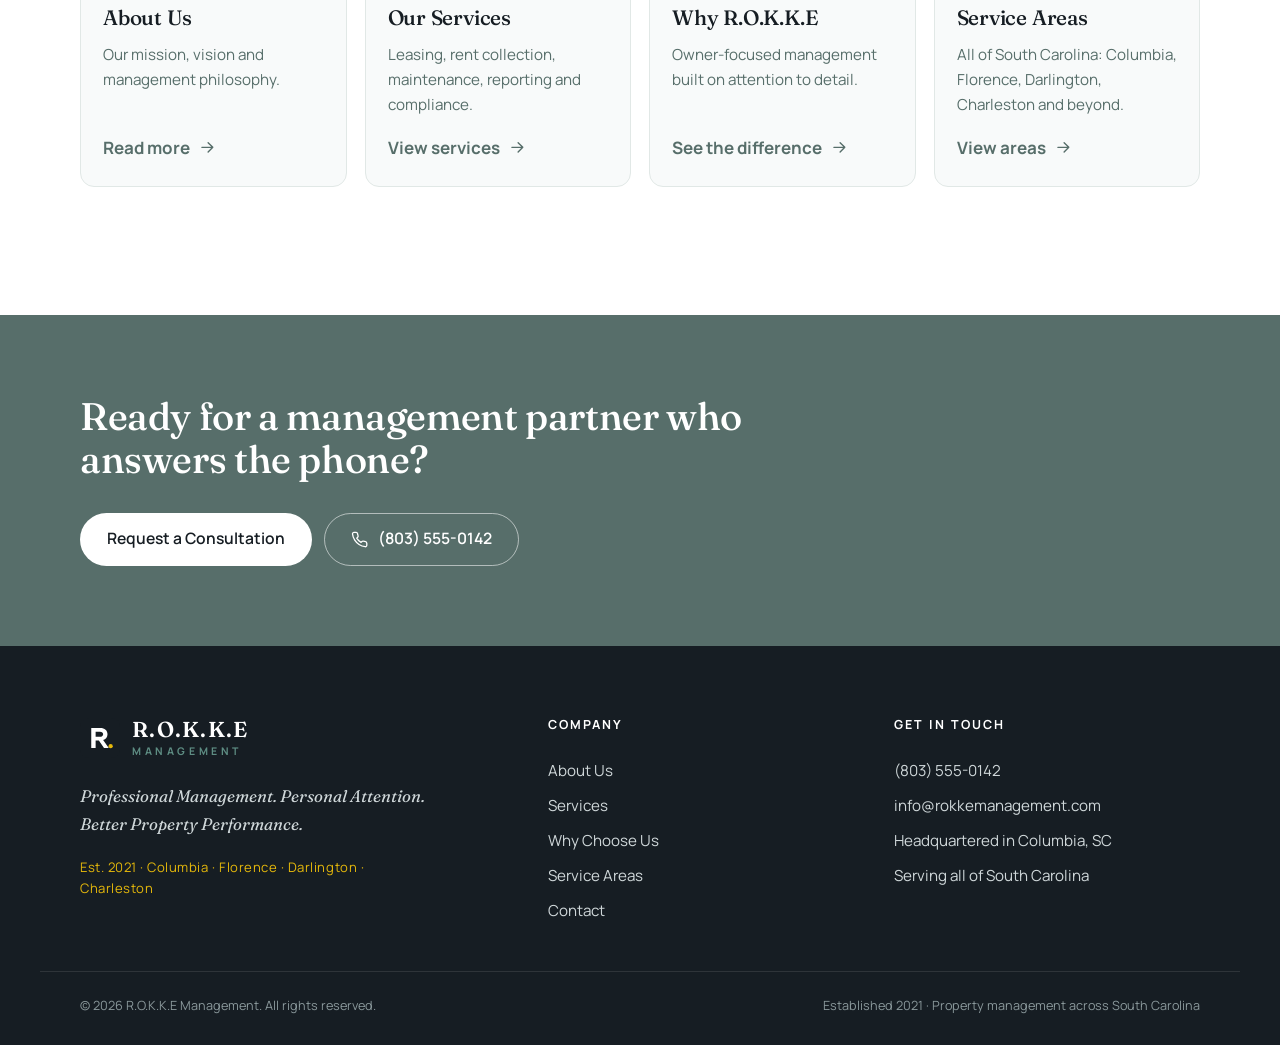
==== commit 53f42775: "change the services to other states also, not just columbia" ====
--- a/index.html
+++ b/index.html
@@ -5,18 +5,18 @@
   <meta name="viewport" content="width=device-width, initial-scale=1">
 
   <!-- ===== SEO ===== -->
-  <title>R.O.K.K.E Management | Property Management in Columbia, SC &amp; the Midlands</title>
-  <meta name="description" content="R.O.K.K.E Management provides residential, multifamily and affordable housing property management in Columbia, SC and the Midlands. Request a free consultation.">
+  <title>R.O.K.K.E Management | Property Management Across South Carolina</title>
+  <meta name="description" content="R.O.K.K.E Management provides residential, multifamily and affordable housing property management across South Carolina, including Columbia, Florence, Darlington and Charleston. Established 2021. Request a free consultation.">
   <link rel="canonical" href="https://www.rokkemanagement.com/">
   <meta name="robots" content="index, follow">
   <meta name="theme-color" content="#161d23">
   <meta name="geo.region" content="US-SC">
-  <meta name="geo.placename" content="Columbia, South Carolina">
+  <meta name="geo.placename" content="South Carolina">
 
   <meta property="og:type" content="website">
   <meta property="og:site_name" content="R.O.K.K.E Management">
-  <meta property="og:title" content="R.O.K.K.E Management | Property Management in Columbia, SC">
-  <meta property="og:description" content="R.O.K.K.E Management provides residential, multifamily and affordable housing property management in Columbia, SC and the Midlands. Request a free consultation.">
+  <meta property="og:title" content="R.O.K.K.E Management | Property Management Across South Carolina">
+  <meta property="og:description" content="R.O.K.K.E Management provides residential, multifamily and affordable housing property management across South Carolina, including Columbia, Florence, Darlington and Charleston. Established 2021. Request a free consultation.">
   <meta property="og:url" content="https://www.rokkemanagement.com/">
   <meta property="og:image" content="https://images.unsplash.com/photo-1574362848149-11496d93a7c7?w=1200&h=630&fit=crop&q=80">
   <meta name="twitter:card" content="summary_large_image">
@@ -59,7 +59,8 @@
     "@type": "LocalBusiness",
     "@id": "https://www.rokkemanagement.com/#business",
     "name": "R.O.K.K.E Management",
-    "description": "Residential, multifamily and affordable housing property management serving Columbia, South Carolina and the surrounding Midlands.",
+    "description": "Residential, multifamily and affordable housing property management serving all of South Carolina, including Columbia, Florence, Darlington, Charleston and surrounding areas.",
+    "foundingDate": "2021",
     "url": "https://www.rokkemanagement.com/",
     "logo": "https://www.rokkemanagement.com/assets/logo-mark.svg",
     "image": "https://images.unsplash.com/photo-1574362848149-11496d93a7c7?w=1200&q=80",
@@ -73,6 +74,7 @@
       "addressCountry": "US"
     },
     "areaServed": [
+      {"@type": "State", "name": "South Carolina"},
       {"@type": "City", "name": "Columbia, SC"},
       {"@type": "City", "name": "Lexington, SC"},
       {"@type": "City", "name": "Irmo, SC"},
@@ -82,7 +84,14 @@
       {"@type": "City", "name": "Blythewood, SC"},
       {"@type": "City", "name": "Chapin, SC"},
       {"@type": "City", "name": "Elgin, SC"},
-      {"@type": "City", "name": "Camden, SC"}
+      {"@type": "City", "name": "Camden, SC"},
+      {"@type": "City", "name": "Florence, SC"},
+      {"@type": "City", "name": "Lake City, SC"},
+      {"@type": "City", "name": "Darlington, SC"},
+      {"@type": "City", "name": "Hartsville, SC"},
+      {"@type": "City", "name": "Charleston, SC"},
+      {"@type": "City", "name": "Mount Pleasant, SC"},
+      {"@type": "City", "name": "Summerville, SC"}
     ],
     "knowsAbout": ["Residential property management", "Multifamily property management", "Affordable housing compliance", "Tenant placement", "Lease administration"],
     "sameAs": []
@@ -146,14 +155,14 @@
     <section class="hero" aria-labelledby="hero-title">
       <div class="container hero-grid">
         <div class="hero-copy">
-          <p class="eyebrow reveal">Property Management · Columbia, South Carolina</p>
+          <p class="eyebrow reveal">Est. 2021 · Property Management Across South Carolina</p>
           <h1 id="hero-title" class="reveal">
             Professional Management.<br>
             <em>Personal Attention.</em><br>
             Better Property Performance.
           </h1>
           <p class="hero-lede reveal">
-            R.O.K.K.E Management helps owners and investors across the Midlands protect their properties,
+            R.O.K.K.E Management helps owners and investors across South Carolina protect their properties,
             keep units leased, and see clear results, with residential, multifamily and affordable
             housing management handled by people who answer the phone.
           </p>
@@ -182,7 +191,7 @@
             <span class="dot" aria-hidden="true"></span>
             <div>
               <strong>Now accepting new properties</strong>
-              <span>Columbia &amp; the surrounding Midlands</span>
+              <span>Statewide: Columbia, Florence, Darlington &amp; Charleston</span>
             </div>
           </div>
         </div>
@@ -207,7 +216,7 @@
             <p class="eyebrow reveal">Get to Know Us</p>
             <h2 id="explore-title" class="reveal">Professional property management, made personal.</h2>
           </div>
-          <p class="section-intro reveal">Learn who we are, what we manage, and why Midlands owners trust R.O.K.K.E Management with their investments.</p>
+          <p class="section-intro reveal">Learn who we are, what we manage, and why South Carolina owners have trusted R.O.K.K.E Management since 2021 with their investments.</p>
         </header>
         <div class="explore-grid">
           <a class="explore-card reveal" href="about.html">
@@ -224,7 +233,7 @@
           </a>
           <a class="explore-card reveal" href="service-areas.html">
             <img src="https://images.unsplash.com/photo-1574362848149-11496d93a7c7?w=800&q=75&auto=format&fit=crop" alt="Garden-style apartment community at sunset" width="800" height="600" loading="lazy">
-            <div><span class="num">04</span><h3>Service Areas</h3><p>Columbia and communities across the SC Midlands.</p><span class="text-link">View areas <svg class="ic"><use href="#i-arrow"/></svg></span></div>
+            <div><span class="num">04</span><h3>Service Areas</h3><p>All of South Carolina: Columbia, Florence, Darlington, Charleston and beyond.</p><span class="text-link">View areas <svg class="ic"><use href="#i-arrow"/></svg></span></div>
           </a>
         </div>
       </div>
@@ -254,6 +263,7 @@
           </span>
         </a>
         <p>Professional Management. Personal Attention. Better Property Performance.</p>
+        <p class="footer-est">Est. 2021 · Columbia · Florence · Darlington · Charleston</p>
       </div>
       <nav class="footer-nav" aria-label="Footer">
         <h4>Company</h4>
@@ -267,12 +277,13 @@
         <h4>Get in touch</h4>
         <a href="tel:+18035550142">(803) 555-0142</a>
         <a href="mailto:info@rokkemanagement.com">info@rokkemanagement.com</a>
-        <span>Columbia, South Carolina</span>
+        <span>Headquartered in Columbia, SC</span>
+        <span>Serving all of South Carolina</span>
       </div>
     </div>
     <div class="container footer-bottom">
       <small>&copy; <span id="year">2026</span> R.O.K.K.E Management. All rights reserved.</small>
-      <small>Property management in Columbia, SC &amp; the Midlands</small>
+      <small>Established 2021 · Property management across South Carolina</small>
     </div>
   </footer>
 
--- a/css/styles.css
+++ b/css/styles.css
@@ -231,18 +231,38 @@
 .why-list p { margin: 0; }
 
 /* ---------- Areas ---------- */
-.areas-grid { display: grid; grid-template-columns: 1fr 1fr; gap: clamp(40px, 7vw, 96px); align-items: center; }
-.areas-media { position: relative; }
-.areas-media img { border-radius: var(--radius-lg); aspect-ratio: 5 / 4; object-fit: cover; width: 100%; box-shadow: var(--shadow); }
+.areas-grid { display: grid; grid-template-columns: 1fr 1fr; gap: clamp(40px, 7vw, 96px); align-items: start; }
+.areas-media { position: sticky; top: calc(var(--header-h) + 24px); }
+.area-gallery { margin: 0; }
+.area-photo { position: relative; }
+.area-photo img { border-radius: var(--radius-lg); aspect-ratio: 3 / 2; object-fit: cover; width: 100%; box-shadow: var(--shadow); background: var(--tint); transition: opacity .3s ease; }
+.area-photo img.is-fading { opacity: .25; }
 .areas-badge {
   position: absolute; right: -20px; top: 28px; display: flex; align-items: center; gap: 12px;
-  background: var(--accent); color: var(--charcoal); padding: 16px 20px; border-radius: var(--radius); line-height: 1.3; font-size: .9rem; box-shadow: var(--shadow);
+  background: var(--accent); color: var(--charcoal); padding: 14px 20px; border-radius: var(--radius); line-height: 1.3; font-size: .9rem; box-shadow: var(--shadow);
 }
 .areas-badge .ic { width: 26px; height: 26px; }
+.area-gallery figcaption { display: flex; flex-direction: column; gap: 2px; margin-top: 14px; }
+.area-gallery figcaption span { font-weight: 700; color: var(--charcoal); }
+.area-gallery figcaption small { font-size: .78rem; color: var(--muted); }
+.area-gallery figcaption small a { color: inherit; }
+.area-thumbs { display: flex; gap: 10px; margin-top: 14px; }
+.area-thumbs:empty { display: none; }
+.area-thumb { padding: 0; border: 2px solid transparent; border-radius: 10px; overflow: hidden; cursor: pointer; background: none; width: 110px; opacity: .6; transition: opacity .2s, border-color .2s; }
+.area-thumb img { width: 100%; aspect-ratio: 3 / 2; object-fit: cover; }
+.area-thumb:hover { opacity: 1; }
+.area-thumb.is-active { border-color: var(--accent); opacity: 1; }
 .areas-copy > p { color: var(--muted); font-size: 1.06rem; }
-.area-list { list-style: none; padding: 0; margin: 1.6rem 0 0; display: flex; flex-wrap: wrap; gap: 10px; }
-.area-list li { padding: 10px 18px; border-radius: 999px; background: #fff; border: 1px solid var(--line); font-weight: 600; font-size: .94rem; color: var(--charcoal); }
-.area-list li.is-primary { background: var(--charcoal); border-color: var(--charcoal); color: #fff; }
+.area-list { list-style: none; padding: 0; margin: .8rem 0 0; display: flex; flex-wrap: wrap; gap: 10px; }
+.region { margin-top: 1.4rem; padding-top: 1.2rem; border-top: 1px solid var(--line); }
+.region:first-of-type { border-top: 0; padding-top: 0; }
+.region-title { font-family: var(--font-body); font-size: .78rem; font-weight: 700; letter-spacing: .14em; text-transform: uppercase; color: var(--brand-deep); margin: 0 0 .7rem; display: flex; align-items: center; gap: 10px; }
+.region-title::before { content: ""; width: 7px; height: 7px; border-radius: 50%; background: var(--accent); }
+.region .area-list { margin: 0; }
+.area-hint { font-size: .9rem; font-weight: 700; color: var(--brand-deep) !important; margin: 1.4rem 0 0; }
+.area-chip { font: 600 .94rem/1 var(--font-body); padding: 12px 18px; border-radius: 999px; background: #fff; border: 1.5px solid var(--line); color: var(--charcoal); cursor: pointer; transition: background .2s, border-color .2s, color .2s; }
+.area-chip:hover { border-color: var(--brand); }
+.area-chip[aria-pressed="true"] { background: var(--charcoal); border-color: var(--charcoal); color: #fff; }
 
 /* ---------- CTA band ---------- */
 .cta-band { background: var(--brand-deep); color: #fff; padding: clamp(48px, 7vw, 80px) 0; }
@@ -295,6 +315,7 @@
 /* ---------- Footer ---------- */
 .site-footer { background: var(--charcoal); color: var(--on-dark); padding: 72px 0 28px; font-size: .95rem; }
 .footer-grid { display: grid; grid-template-columns: 1.4fr 1fr 1fr; gap: 40px; padding-bottom: 48px; border-bottom: 1px solid rgba(255,255,255,.1); }
+.footer-brand .footer-est { margin-top: 10px; font-family: var(--font-body); font-style: normal; font-size: .82rem; letter-spacing: .04em; color: var(--accent); }
 .footer-brand p { margin-top: 18px; max-width: 22em; font-family: var(--font-display); font-style: italic; font-size: 1.05rem; color: var(--on-dark); }
 .site-footer h4 { color: #fff; font-family: var(--font-body); font-size: .78rem; font-weight: 700; letter-spacing: .16em; text-transform: uppercase; margin-bottom: 16px; }
 .footer-nav, .footer-contact { display: flex; flex-direction: column; gap: 10px; }
@@ -382,7 +403,7 @@
   .hero-photo { aspect-ratio: 4 / 3; }
   .hero-card { left: 16px; bottom: 16px; right: 16px; }
   .overview { grid-template-columns: 1fr 1fr; }
-  .about-media, .why-head { position: relative; top: 0; }
+  .about-media, .why-head, .areas-media { position: relative; top: 0; }
   .about-media { padding-bottom: 56px; }
   .areas-badge { right: 16px; }
   .footer-grid { grid-template-columns: 1fr 1fr; }
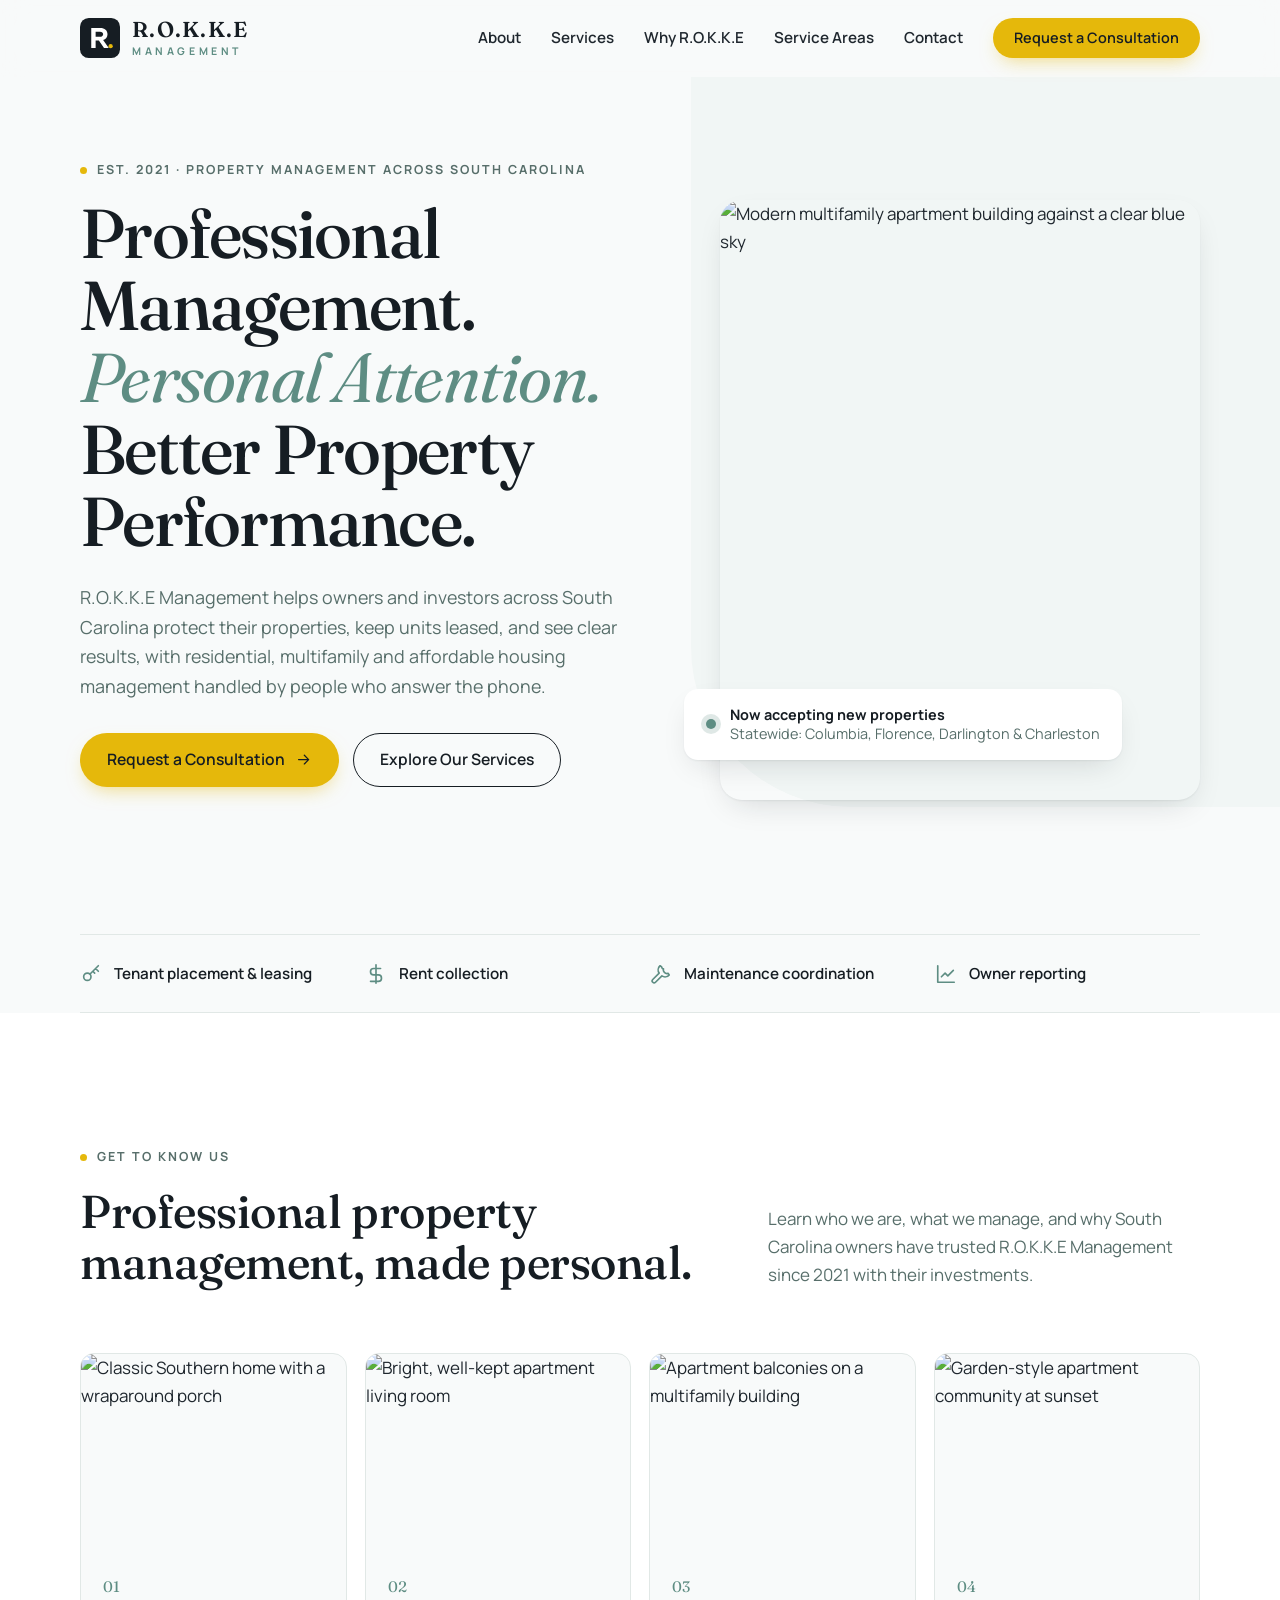
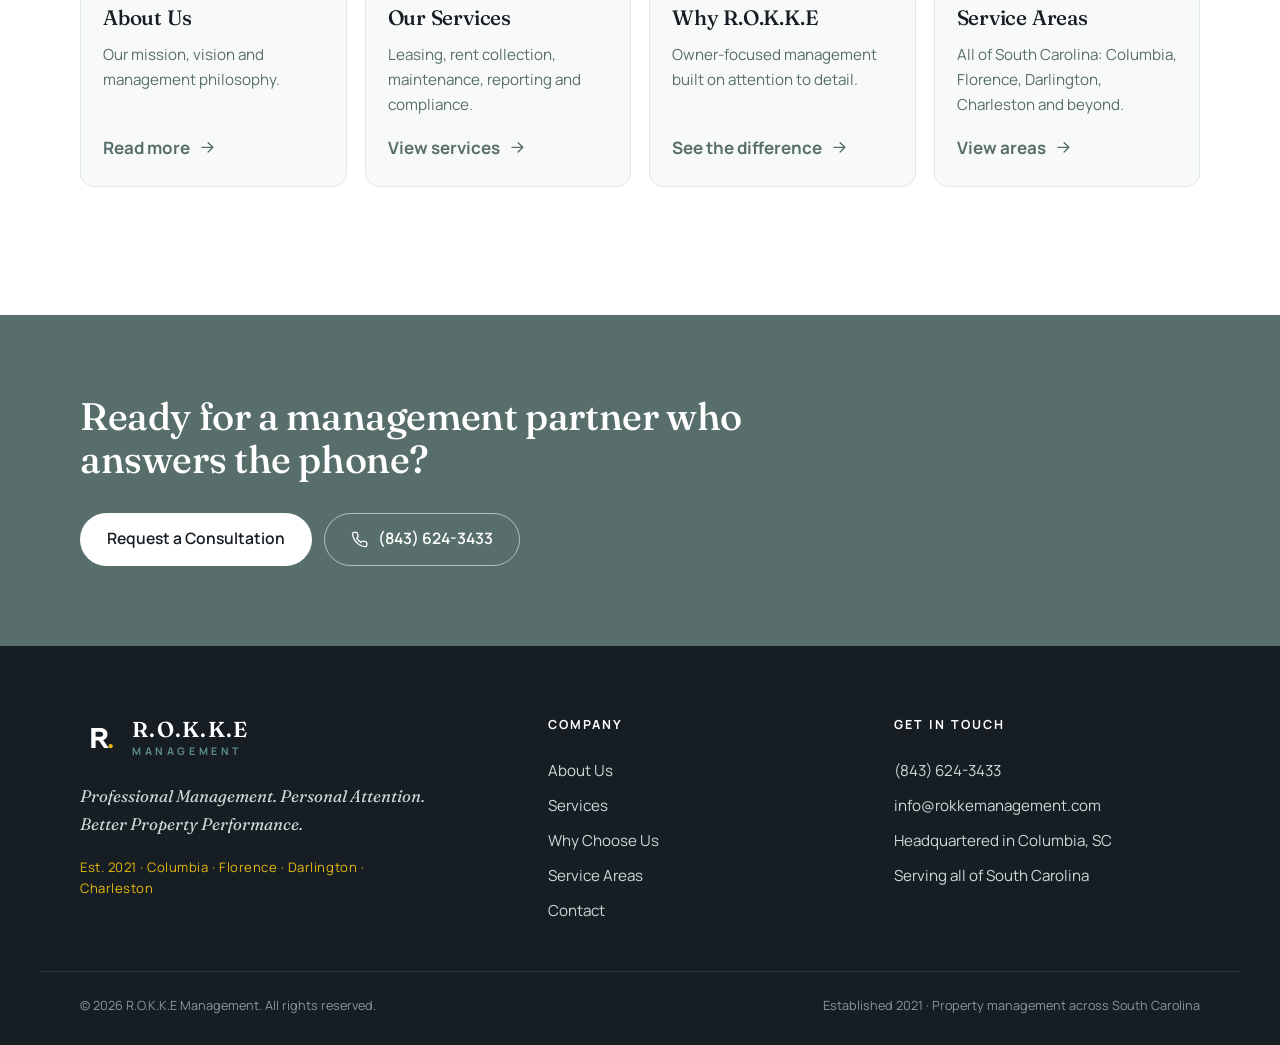
==== commit ef60c681: "change to ROKKE phone number" ====
--- a/index.html
+++ b/index.html
@@ -64,7 +64,7 @@
     "url": "https://www.rokkemanagement.com/",
     "logo": "https://www.rokkemanagement.com/assets/logo-mark.svg",
     "image": "https://images.unsplash.com/photo-1574362848149-11496d93a7c7?w=1200&q=80",
-    "telephone": "+1-803-555-0142",
+    "telephone": "+1-843-624-3433",
     "email": "info@rokkemanagement.com",
     "slogan": "Professional Management. Personal Attention. Better Property Performance.",
     "address": {
@@ -245,7 +245,7 @@
         <h2>Ready for a management partner who answers the phone?</h2>
         <div class="cta-actions">
           <a href="contact.html" class="btn btn-light">Request a Consultation</a>
-          <a href="tel:+18035550142" class="btn btn-outline-light"><svg class="ic"><use href="#i-phone"/></svg> (803) 555-0142</a>
+          <a href="tel:+18436243433" class="btn btn-outline-light"><svg class="ic"><use href="#i-phone"/></svg> (843) 624-3433</a>
         </div>
       </div>
     </section>
@@ -275,7 +275,7 @@
       </nav>
       <div class="footer-contact">
         <h4>Get in touch</h4>
-        <a href="tel:+18035550142">(803) 555-0142</a>
+        <a href="tel:+18436243433">(843) 624-3433</a>
         <a href="mailto:info@rokkemanagement.com">info@rokkemanagement.com</a>
         <span>Headquartered in Columbia, SC</span>
         <span>Serving all of South Carolina</span>
